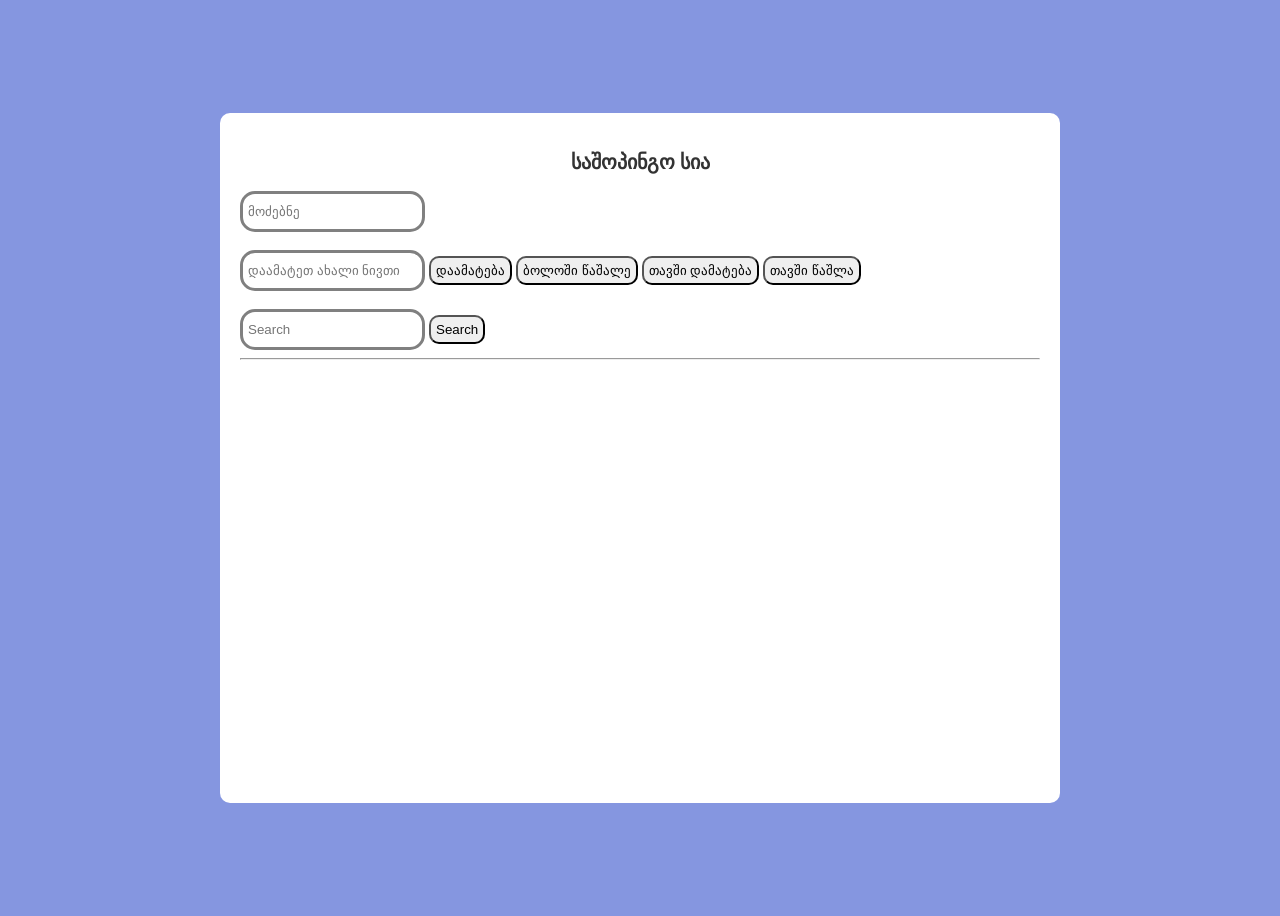
==== index.html @ 8c792cf7 "first commit" ====
<!DOCTYPE html>
<html lang="en">
<head>
    <meta charset="UTF-8">
    <meta name="viewport" content="width=device-width, initial-scale=1.0">
    <title>Document</title>
    <link rel="stylesheet" href="css/reset.css">
    <link rel="stylesheet" href="css/task1.css">
</head>

<body>
    <div id="box">
        <h2>საშოპინგო სია</h2>
        <div id="box2">        <div><input oninput="serchitem()" type="text" id="serch-input" placeholder="მოძებნე" ></div><br>

            <input type="text" name="" id="inp1" placeholder="დაამატეთ ახალი ნივთი">
            <button class="add-button" onclick="addNewItem()">დაამატება</button>
            <button class="add-button" onclick="deleteLastItem()">ბოლოში წაშალე</button>

            <button class="add-button" onclick="addNewItemAtStart()">თავში დამატება</button>
            <button class="add-button" onclick="deleteFirstItem()"> თავში წაშლა</button>


            <br><br>

            <input type="text" id="search-input" placeholder="Search">
            <button onclick="searchItem()">Search</button>

            <hr>

            <div id="item-list"></div>

        </div>
        <div>
            
            <ul id="item-list">
                <div>
                
                </div>
            </ul>
        </div>
    </div>
</body>
<script src="script/task1.js"></script>
</html>
---- css/task1.css ----
body{
    display: flex;
    justify-content: center;
    align-items: center;
    background: #8596e0;
    height: 100vh;

}

#box{
    background-color: white;
    padding: 20px;
    margin: 20px;
    border-radius: 10px;
    height: 650px;
    width: 800px;
}

h2{
    text-align: center;
    padding: 10px;
    font-size: 25px;
}

input{
    border: 3px solid gray;
    border-radius: 15px;
    gap: 5px;
    height: 25px;
    padding: 5PX;
}
button{
    border-radius: 10px;

    padding: 5px;

}
li{

    border: 3px solid gray;
    border-radius: 15px;
    height: 20px;
    padding: 5px;

}
ul{
    padding: 5px;
    display: flex;
    flex-direction: column;
    gap: 5px;
    border-radius: 15px;
}

.tag3{
    margin: 0;
    background-color: rgba(238, 45, 45, 0.319);
    padding: 4px 12px;
    border-radius: 20px;
    width: fit-content;
    color:red;
    font-size: 13px;
}
h2 {
    margin: 7px;
    font-size: 20px;
    color: #333;
}
h3 {
    margin: 7px;
    font-size: 20px;
    color: #2ecc71;
}

.box1{
    
    border-radius: 10px;
    display: flex;
    align-items: left;
    justify-content: left;
    border: rgba(177, 177, 177, 0.296) solid 2px;
    width: 220px;
    height: 230px;
    padding: 20px;
    background-color: white;
    flex-direction: column;
    justify-content: space-between;
    margin: 10px;
    
    
}
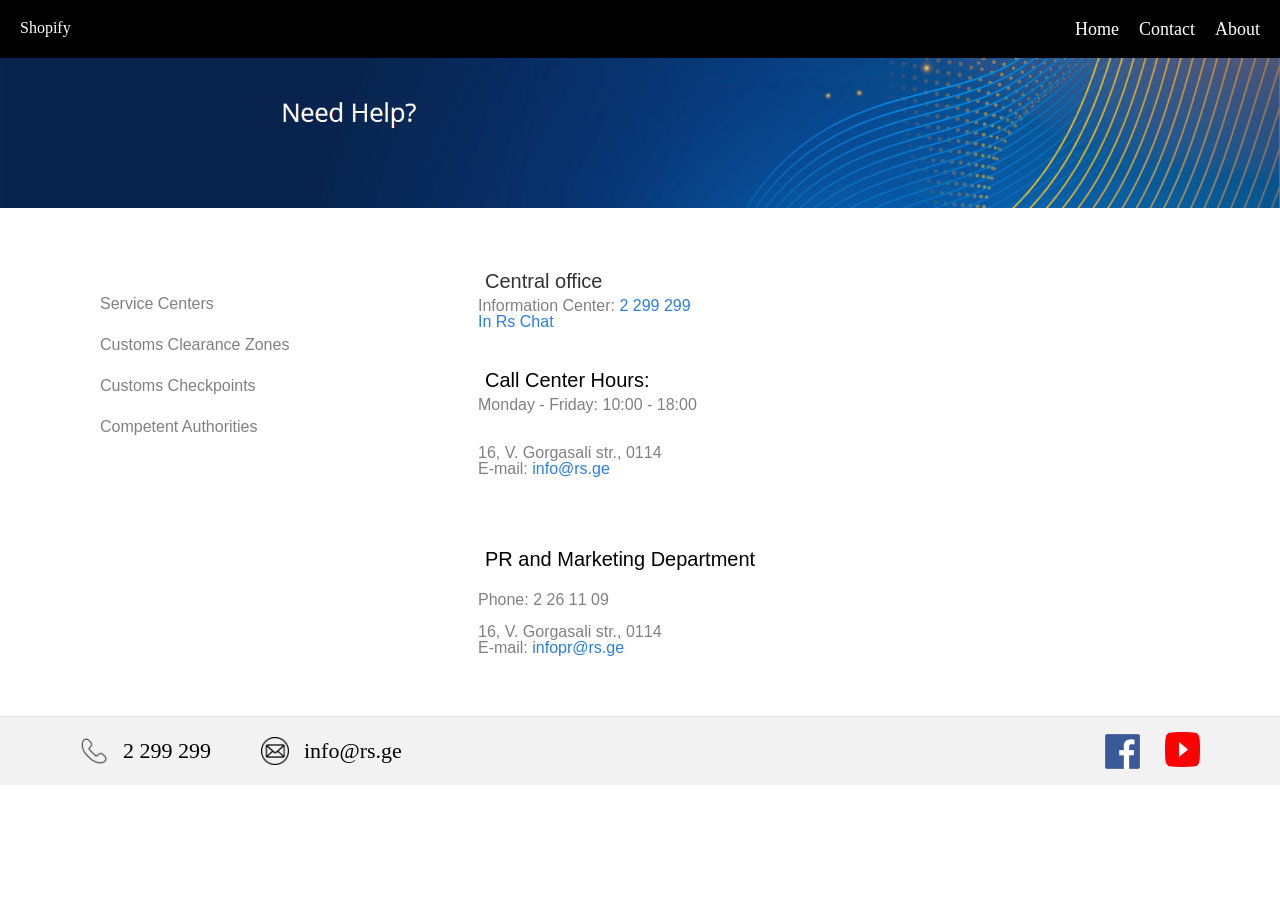
==== commit f2004229: "Add files via upload" ====
--- a/index.html
+++ b/index.html
@@ -1,45 +1,93 @@
 <!DOCTYPE html>
 <html lang="en">
-<head>
-    <meta charset="UTF-8">
-    <meta name="viewport" content="width=device-width, initial-scale=1.0">
+  <head>
+    <meta charset="UTF-8" />
+    <meta name="viewport" content="width=device-width, initial-scale=1.0" />
     <title>Document</title>
-    <link rel="stylesheet" href="css/reset.css">
-    <link rel="stylesheet" href="css/task1.css">
-</head>
-
-<body>
-    <div id="box">
-        <h2>საშოპინგო სია</h2>
-        <div id="box2">        <div><input oninput="serchitem()" type="text" id="serch-input" placeholder="მოძებნე" ></div><br>
-
-            <input type="text" name="" id="inp1" placeholder="დაამატეთ ახალი ნივთი">
-            <button class="add-button" onclick="addNewItem()">დაამატება</button>
-            <button class="add-button" onclick="deleteLastItem()">ბოლოში წაშალე</button>
-
-            <button class="add-button" onclick="addNewItemAtStart()">თავში დამატება</button>
-            <button class="add-button" onclick="deleteFirstItem()"> თავში წაშლა</button>
+    <link rel="stylesheet" href="css/reset.css" />
+    <link rel="stylesheet" href="css/styles.css" />
+  </head>
+  <body class="body1">
+    <header>
+      <h1>Shopify</h1>
+      <div class="burger" id="burger">
+        <span></span>
+        <span></span>
+        <span></span>
+      </div>
+      <nav id="navigation">
+        <li><a href="contact.html">Home</a></li>
+          <li><a href="index.html">Contact</a></li>
+          <li><a href="about.html">About</a></li>
+      </nav>
+    </header>
+    <main class="main-contact">
+      <div>
+      <img src="image.png"class="img5">
+    </div>
+    <div class="container1">
 
 
-            <br><br>
+      <div class="left-menu">
+        <p>Service Centers</p>
+        <p>Customs Clearance Zones</p>
+        <p>Customs Checkpoints</p>
+        <p>Competent Authorities</p>
+      </div>
+  
 
-            <input type="text" id="search-input" placeholder="Search">
-            <button onclick="searchItem()">Search</button>
+      <div class="right-content">
+        <h2><b>Central office </b></h2>
+  
+        <p>Information Center:
+          <a href="#">2 299 299</a><br>
+        </p>
+  
+        <p><a href="#">In Rs Chat</a></p>
+  
+        <div class="section">
+          <h3 class="header3">Call Center Hours:</h3>
+          <p><b>Monday - Friday:</b> 10:00 - 18:00</p><br><br>
+          <p>16, V. Gorgasali str., 0114</p>
+          <p>E-mail: <a href="#">info@rs.ge</a></p> <br><br>
+        </div>
+  
+        <div class="section">
+          <h3 class="header3">PR and Marketing Department</h3> <br>
+          <p>Phone: 2 26 11 09</p> <br>
+          <p>16, V. Gorgasali str., 0114</p>
+          <p>E-mail: <a href="#">infopr@rs.ge</a></p>
+        </div>
+  
+      </div>
+  
+    </div>
+    </main>
+    <div>
+      <div class="top-bar">
 
-            <hr>
-
-            <div id="item-list"></div>
-
+        <div class="contact-info">
+          
+          <div class="contact-item">
+            <img src="image copy 4.png" alt="Phone">
+            <span>2 299 299</span>
+          </div>
+    
+          <div class="contact-item">
+            <img src="image copy.png" alt="Email">
+            <span>info@rs.ge</span>
+          </div>
+    
         </div>
-        <div>
-            
-            <ul id="item-list">
-                <div>
-                
-                </div>
-            </ul>
+    
+        <div class="social-icons">
+          <img src="image copy 2.png" alt="Facebook">
+          
+          <a href="https://www.tiktok.com/@dalmat14/video/7587516224670633272?q=%40dalmat14&t=1772553972878"><img src="image copy 3.png" alt="YouTube" ></a>
         </div>
+    
+      </div>
     </div>
-</body>
-<script src="script/task1.js"></script>
-</html>+    <script src="scripts/script.js"></script>
+  </body>
+</html>
--- a/css/styles.css
+++ b/css/styles.css
@@ -0,0 +1,356 @@
+*{
+  font-family: "Roboto", sans-serif;
+  font-weight: 300;
+}
+body{
+  background-color: rgb(94, 94, 255);
+  margin: 0;
+  padding: 0;
+
+}
+#p1{
+  font-size: 20px;
+}
+
+
+
+header {
+  display: flex;
+  justify-content: space-between;
+  padding: 20px;
+  background-color: rgb(0, 0, 0);
+}
+
+nav {
+  display: flex;
+  gap: 20px;
+}
+
+h1{
+  color: white;
+}
+a{
+  color: white;
+  text-decoration: none;
+}
+
+nav li {
+  font-size: 18px;
+  list-style-type: none;
+  color: white;
+}
+
+.burger {
+  display: none;
+  flex-direction: column;
+  gap: 5px;
+}
+
+.burger span {
+  width: 25px;
+  height: 3px;
+  background-color: rgb(255, 255, 255);
+  border-radius: 25px;
+  transition: 0.3s;
+}
+
+@media (max-width: 768px) {
+  .burger {
+    display: flex;
+  }
+  nav {
+    position: fixed;
+    background-color: rgb(79, 79, 79);
+    left: 0;
+    top: 59px;
+    width: 100vw;
+    height: calc(100vh - 59px);
+    display: flex;
+    align-items: center;
+    justify-content: center;
+    flex-direction: column;
+    transition: 0.3s;
+    transform: translateX(100%);
+  }
+  nav.open {
+    transform: translateX(0);
+  }
+
+  main{
+    display: flex;
+    align-items: center;
+    text-align: center;
+  }
+  .box1{
+    display: flex;
+    justify-content: center;
+    align-items: center;
+    
+  }
+  .box2{
+    display: flex;
+    gap: 15px;
+  }
+  #img2{
+    width: 50%;
+    border-radius: 10px;
+  }
+
+
+
+}
+
+.burger.open span:nth-child(1) {
+  transform: rotate(-45deg) translate(-5px, 6px);
+}
+.burger.open span:nth-child(2) {
+  opacity: 0;
+}
+.burger.open span:nth-child(3) {
+  transform: rotate(45deg) translate(-5px, -6px);
+}
+
+
+.hero {
+  min-height: 400px;
+  display: flex;
+  align-items: center;
+  justify-content: center;
+  padding: 50px;
+}
+
+.container {
+  display: flex;
+  align-items: left;
+  justify-content: space-between;
+  max-width: 1200px;
+  width: 100%;
+}
+
+.left h1 {
+  font-family: "Inter", sans-serif;
+  font-size: 64px;
+  font-weight: 600;
+  color: #ffffff;
+  line-height: 1.1;
+}
+
+#img1{
+  width: 600px;
+  border-radius: 15px;
+  margin: 20px;
+  font-size: 60px;
+  color: white;
+}
+
+main{
+  display: grid;
+  
+}
+.container {
+  display: grid;
+  grid-template-columns: repeat(6, 1fr);
+}
+
+.box{
+
+  margin-top:100px;
+  margin-left:30px ;
+  border-radius: 10px;
+  display: flex;
+  align-items: left;
+  justify-content: left;
+  border: rgba(177, 177, 177, 0.296) solid 2px;
+  width: 220px;
+  height: 260px;
+  padding: 5px;
+  background-color: white;
+  flex-direction: column;
+  justify-content: space-between;
+
+}
+
+.tag {
+  margin: 0;
+  background-color: #d8f3dc;
+  padding: 4px 12px;
+  border-radius: 20px;
+  width: fit-content;
+  color: green;
+  font-size: 13px;
+  
+}
+h2 {
+  margin: 7px;
+  font-size: 20px;
+  color: #333;
+}
+h3 {
+  margin: 7px;
+  font-size: 20px;
+  color: green;
+}
+
+.tag1{
+  margin: 0;
+  background-color: #d8f3dc;
+  padding: 4px 12px;
+  border-radius: 20px;
+  width: fit-content;
+  color:green;
+  font-size: 13px;
+}
+
+.tag2{
+  margin: 0;
+  background-color: #d8f3dc;
+  padding: 4px 12px;
+  border-radius: 20px;
+  width: fit-content;
+  color:green;
+  font-size: 13px;
+}
+.tag3{
+  margin: 0;
+  background-color: #d8f3dc;
+  padding: 4px 12px;
+  border-radius: 20px;
+  width: fit-content;
+  color:green;
+  font-size: 13px;
+}
+
+.img3 {
+  display: block;
+  margin: 0 auto;
+  width: 120px;
+
+
+}
+
+
+.img4{
+  display: block;
+  margin: 0 auto;
+  width: 90px;
+} 
+.img5{
+  width:100%;
+  height:150px ;
+  object-fit: cover;
+}
+
+
+@media (max-width: 768px) {
+  .container {
+    display: grid;
+    grid-template-columns: repeat(3, 1fr);
+  }
+      
+}
+
+.button1{
+  background-color: greenyellow;
+  border: #2ecc71;
+  border-radius: 20px;
+  width: 90px;
+  display: block;
+  margin: 0 auto;
+  height: 20px;
+
+}
+ main h1{
+  font-family: "Inter", sans-serif;
+  font-size: 40px;
+  font-weight: 600;
+  color: #ffffff;
+  line-height: 1.1;
+  display: flex;
+  align-items: center;
+  justify-content: center;
+ }
+ .container1 {
+  display: flex;
+  padding: 60px 100px;
+
+}
+.container1 p{
+  color: gray;
+}
+
+
+.left-menu {
+  width: 35%;
+  color: #333;
+}
+
+.left-menu p {
+  margin: 25px 0;
+  cursor: pointer;
+}
+
+.right-content {
+  width: 65%;
+}
+
+.right-content h2 {
+  margin-top: 0;
+}
+
+.right-content a {
+  color: #2a7de1;
+  text-decoration: none;
+}
+
+.right-content a:hover {
+  text-decoration: underline;
+}
+
+.section {
+  margin-top: 40px;
+}
+.body1{
+  background-color: white;
+}
+.header3{
+  color: black;
+}
+.top-bar {
+  background-color: #f2f2f2;
+  padding: 15px 80px;
+  display: flex;
+  justify-content: space-between;
+  align-items: center;
+  border-top: 1px solid #ddd;
+}
+
+.contact-info {
+  display: flex;
+  align-items: center;
+  gap: 50px;
+  font-size: 22px;
+  color: #000;
+}
+
+.contact-item {
+  display: flex;
+  align-items: center;
+  gap: 15px;
+}
+
+.contact-item img {
+  width: 28px;
+  height: 28px;
+}
+
+.social-icons {
+  display: flex;
+  align-items: center;
+  gap: 25px;
+}
+
+.social-icons img {
+  width: 35px;
+  height: 35px;
+  cursor: pointer;
+}
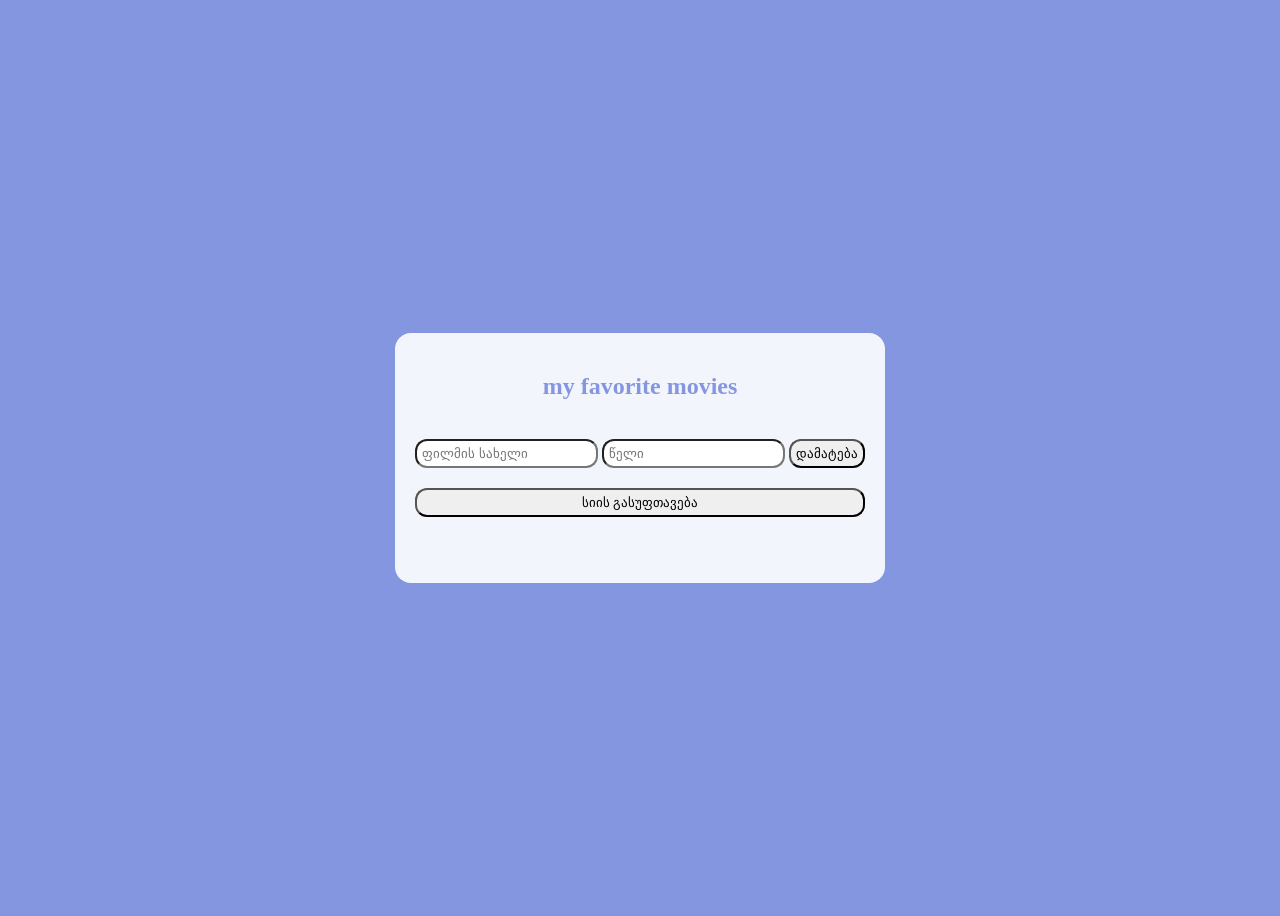
==== commit 6dc1542f: "Add files via upload" ====
--- a/index.html
+++ b/index.html
@@ -1,93 +1,24 @@
-<!DOCTYPE html>
-<html lang="en">
-  <head>
-    <meta charset="UTF-8" />
-    <meta name="viewport" content="width=device-width, initial-scale=1.0" />
-    <title>Document</title>
-    <link rel="stylesheet" href="css/reset.css" />
-    <link rel="stylesheet" href="css/styles.css" />
-  </head>
-  <body class="body1">
-    <header>
-      <h1>Shopify</h1>
-      <div class="burger" id="burger">
-        <span></span>
-        <span></span>
-        <span></span>
-      </div>
-      <nav id="navigation">
-        <li><a href="contact.html">Home</a></li>
-          <li><a href="index.html">Contact</a></li>
-          <li><a href="about.html">About</a></li>
-      </nav>
-    </header>
-    <main class="main-contact">
-      <div>
-      <img src="image.png"class="img5">
-    </div>
-    <div class="container1">
-
-
-      <div class="left-menu">
-        <p>Service Centers</p>
-        <p>Customs Clearance Zones</p>
-        <p>Customs Checkpoints</p>
-        <p>Competent Authorities</p>
-      </div>
-  
-
-      <div class="right-content">
-        <h2><b>Central office </b></h2>
-  
-        <p>Information Center:
-          <a href="#">2 299 299</a><br>
-        </p>
-  
-        <p><a href="#">In Rs Chat</a></p>
-  
-        <div class="section">
-          <h3 class="header3">Call Center Hours:</h3>
-          <p><b>Monday - Friday:</b> 10:00 - 18:00</p><br><br>
-          <p>16, V. Gorgasali str., 0114</p>
-          <p>E-mail: <a href="#">info@rs.ge</a></p> <br><br>
-        </div>
-  
-        <div class="section">
-          <h3 class="header3">PR and Marketing Department</h3> <br>
-          <p>Phone: 2 26 11 09</p> <br>
-          <p>16, V. Gorgasali str., 0114</p>
-          <p>E-mail: <a href="#">infopr@rs.ge</a></p>
-        </div>
-  
-      </div>
-  
-    </div>
-    </main>
-    <div>
-      <div class="top-bar">
-
-        <div class="contact-info">
-          
-          <div class="contact-item">
-            <img src="image copy 4.png" alt="Phone">
-            <span>2 299 299</span>
-          </div>
-    
-          <div class="contact-item">
-            <img src="image copy.png" alt="Email">
-            <span>info@rs.ge</span>
-          </div>
-    
-        </div>
-    
-        <div class="social-icons">
-          <img src="image copy 2.png" alt="Facebook">
-          
-          <a href="https://www.tiktok.com/@dalmat14/video/7587516224670633272?q=%40dalmat14&t=1772553972878"><img src="image copy 3.png" alt="YouTube" ></a>
-        </div>
-    
-      </div>
-    </div>
-    <script src="scripts/script.js"></script>
-  </body>
-</html>
+<!DOCTYPE html>
+<html lang="ka">
+<head>
+    <meta charset="UTF-8">
+    <title>Movie Tracker</title>
+    <link rel="stylesheet" href="style.css">
+</head>
+<body>
+    <div class="container">
+    <h2 >my favorite movies</h2>
+    <form id="movie-form">
+        <input type="text" id="title" placeholder="ფილმის სახელი" required>
+        <input type="number" id="year" placeholder="წელი" required>
+        <button >დამატება</button>
+    </form>
+
+    <button id="clear-all">სიის გასუფთავება</button>
+
+    <ul id="movie-list"></ul>
+    
+    <script src="script.js"></script>
+    </div>
+</body>
+</html>
--- a/style.css
+++ b/style.css
@@ -0,0 +1,74 @@
+body {
+    background: #8596e0;
+    height: 100vh;
+    display: flex;
+    justify-content: center;
+    align-items: center;
+  }
+  
+  .container {
+    background-color: rgba(255, 255, 255, 0.9);
+    padding: 20px;
+    border-radius: 16px;
+    display: flex;
+    flex-direction: column;
+    gap: 20px;
+  }
+  
+  .container h2 {
+    color:#8596e0 ;
+    text-align: center;
+    font-size: 24px;
+    font-weight: bold;
+  }
+  
+  input,
+  button {
+    padding: 5px;
+    border-radius: 12px;
+  }
+  
+  ul {
+    margin-top: 10px;
+    display: flex;
+    flex-direction: column;
+    gap: 5px;
+  }
+  
+  ul li {
+    background-color: white;
+    border: 1px solid black;
+    padding: 5px;
+    height: 20px;
+    border-radius: 12px;
+  }
+  
+  .item-container {
+    display: flex;
+    justify-content: space-between;
+    align-items: center;
+    padding: 8px;
+    margin-bottom: 4px;
+    border: 1px solid #ddd;
+    border-radius: 4px;
+    background-color: white;
+  }
+  
+  .delete-btn {
+    background-color: #ff4757;
+    color: white;
+    border: none;
+    padding: 4px 8px;
+    border-radius: 4px;
+    cursor: pointer;
+    font-size: 12px;
+  }
+  
+  .delete-btn:hover {
+    background-color: #ff3838;
+  }
+  
+  .item-text {
+    flex-grow: 1;
+  }
+  
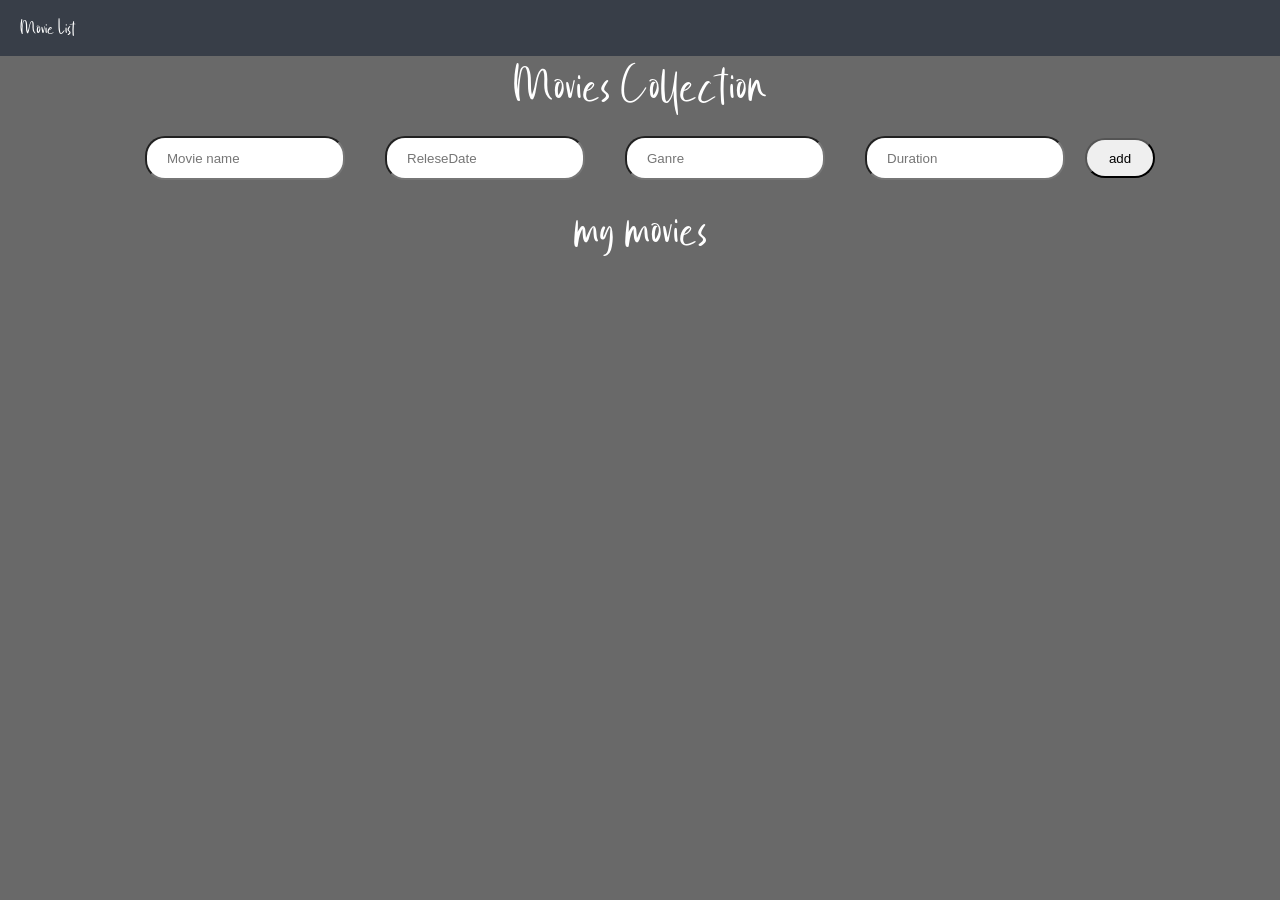
==== commit e2564fed: "Add files via upload" ====
--- a/index.html
+++ b/index.html
@@ -1,24 +1,38 @@
 <!DOCTYPE html>
-<html lang="ka">
+<html lang="en">
 <head>
     <meta charset="UTF-8">
-    <title>Movie Tracker</title>
+    <meta name="viewport" content="width=device-width, initial-scale=1.0">
+    <title>Document</title>
+    <link rel="stylesheet" href="reset.css">
     <link rel="stylesheet" href="style.css">
 </head>
 <body>
-    <div class="container">
-    <h2 >my favorite movies</h2>
-    <form id="movie-form">
-        <input type="text" id="title" placeholder="ფილმის სახელი" required>
-        <input type="number" id="year" placeholder="წელი" required>
-        <button >დამატება</button>
+    <header>
+        <h1 class="title1">Movie List</h1>
+          <div class="burger" id="burger">
+            <span></span>
+            <span></span>
+            <span></span>
+          </div>
+          
+        </header>
+        <div class="title-div">
+            <h1 class="title2">Movies Collection</h1>
+            </div>
+    <form id="add-form">
+        <input class="inps" type="text" name="name" id="name" placeholder="Movie name">
+        <input class="inps" type="number" name="releaseDate" id="releaseDate" placeholder="ReleseDate">
+        <input type="text" class="inps" name="ganre" id="ganre" placeholder="Ganre">
+        <input type="text" class="inps" name="Duration" id="Duration" placeholder="Duration">
+        <input type="submit" value="add" id="add">
     </form>
+    <div class="title-div">
+    <h1 class="title2">my movies</h1>
+    </div>
+    <ul id="game-list">
 
-    <button id="clear-all">სიის გასუფთავება</button>
-
-    <ul id="movie-list"></ul>
-    
-    <script src="script.js"></script>
-    </div>
+    </ul>
 </body>
+<script src="script.js"></script>
 </html>
--- a/style.css
+++ b/style.css
@@ -1,74 +1,125 @@
-body {
-    background: #8596e0;
-    height: 100vh;
+*{
+    margin: 0;
+    padding: 0;
+    box-sizing: border-box;
+}
+.game-list{
+    display: grid;
+    grid-template-columns: 1fr 1fr;
+    gap: 20px;
+    margin-top: 20px;
+}
+li{
+    list-style: none;
+
+}
+
+.game-item{
+    margin: 15px;
+    background-color:darkslategrey;
+    color: white;
+    padding: 20px;
+    border-radius: 20px;
+    width: 450px;
+    height: 150px;
+}
+body{
+    background-color:dimgray;
+    margin: 0;
+    padding: 0;
+  
+  }
+ 
+  #p1{
+    font-size: 20px;
+  }
+  @font-face {
+    font-family: myfont;
+    src: url(Summer-Vibes-OTF.otf);
+  } 
+
+
+  @font-face {
+    font-family: left-font;
+    src: url(Bungee-Regular.ttf);
+  } 
+  #navigation{
+    font-family:myfont ;
+  }
+
+  
+  header {
+    display: flex;
+    justify-content: space-between;
+    padding: 20px;
+    background-color: #383E48;
+  }
+
+
+  
+  nav {
+    display: flex;
+    gap: 20px;
+  }
+  
+  .title1{
+    font-family: myfont;
+    color: white;
+  }
+  a{
+    color: white;
+    text-decoration: none;
+  }
+
+  .inps{
+    height: 30px;
+    width: 200px;
+    border-radius: 20px;
+    margin: 20px;
+    padding: 20px;
+  }
+  
+  #add-form{
     display: flex;
     justify-content: center;
     align-items: center;
   }
-  
-  .container {
-    background-color: rgba(255, 255, 255, 0.9);
-    padding: 20px;
-    border-radius: 16px;
+
+  #add{
+    height: 40px;
+    width: 70px;
+    border-radius: 20px;
+  }
+
+  .ps{
+    margin: 5px;
+  }
+
+
+  .edit-item{
+    border-radius: 20px;
+    width: 40px;
+    border: solid white 1px;
+  }
+  .delete-item{
+    border-radius: 20px;
+    width: 40px;
+    border: solid white 1px;
+  }
+
+  .title2{
+    font-family: myfont;
+    color: white;
+    font-size: 40px;
+    margin: 10px;
+  }
+  .title-div{
     display: flex;
-    flex-direction: column;
-    gap: 20px;
+    justify-content: center;
+    align-items: center;
   }
-  
-  .container h2 {
-    color:#8596e0 ;
-    text-align: center;
-    font-size: 24px;
-    font-weight: bold;
-  }
-  
-  input,
-  button {
-    padding: 5px;
-    border-radius: 12px;
-  }
-  
-  ul {
-    margin-top: 10px;
-    display: flex;
-    flex-direction: column;
-    gap: 5px;
-  }
-  
-  ul li {
-    background-color: white;
-    border: 1px solid black;
-    padding: 5px;
-    height: 20px;
-    border-radius: 12px;
-  }
-  
-  .item-container {
-    display: flex;
-    justify-content: space-between;
-    align-items: center;
-    padding: 8px;
-    margin-bottom: 4px;
-    border: 1px solid #ddd;
-    border-radius: 4px;
-    background-color: white;
-  }
-  
-  .delete-btn {
-    background-color: #ff4757;
-    color: white;
-    border: none;
-    padding: 4px 8px;
-    border-radius: 4px;
-    cursor: pointer;
-    font-size: 12px;
-  }
-  
-  .delete-btn:hover {
-    background-color: #ff3838;
-  }
-  
-  .item-text {
-    flex-grow: 1;
-  }
-  +
+#game-list{
+    display:grid;
+    grid-template-columns: 1fr 1fr 1fr ;
+}
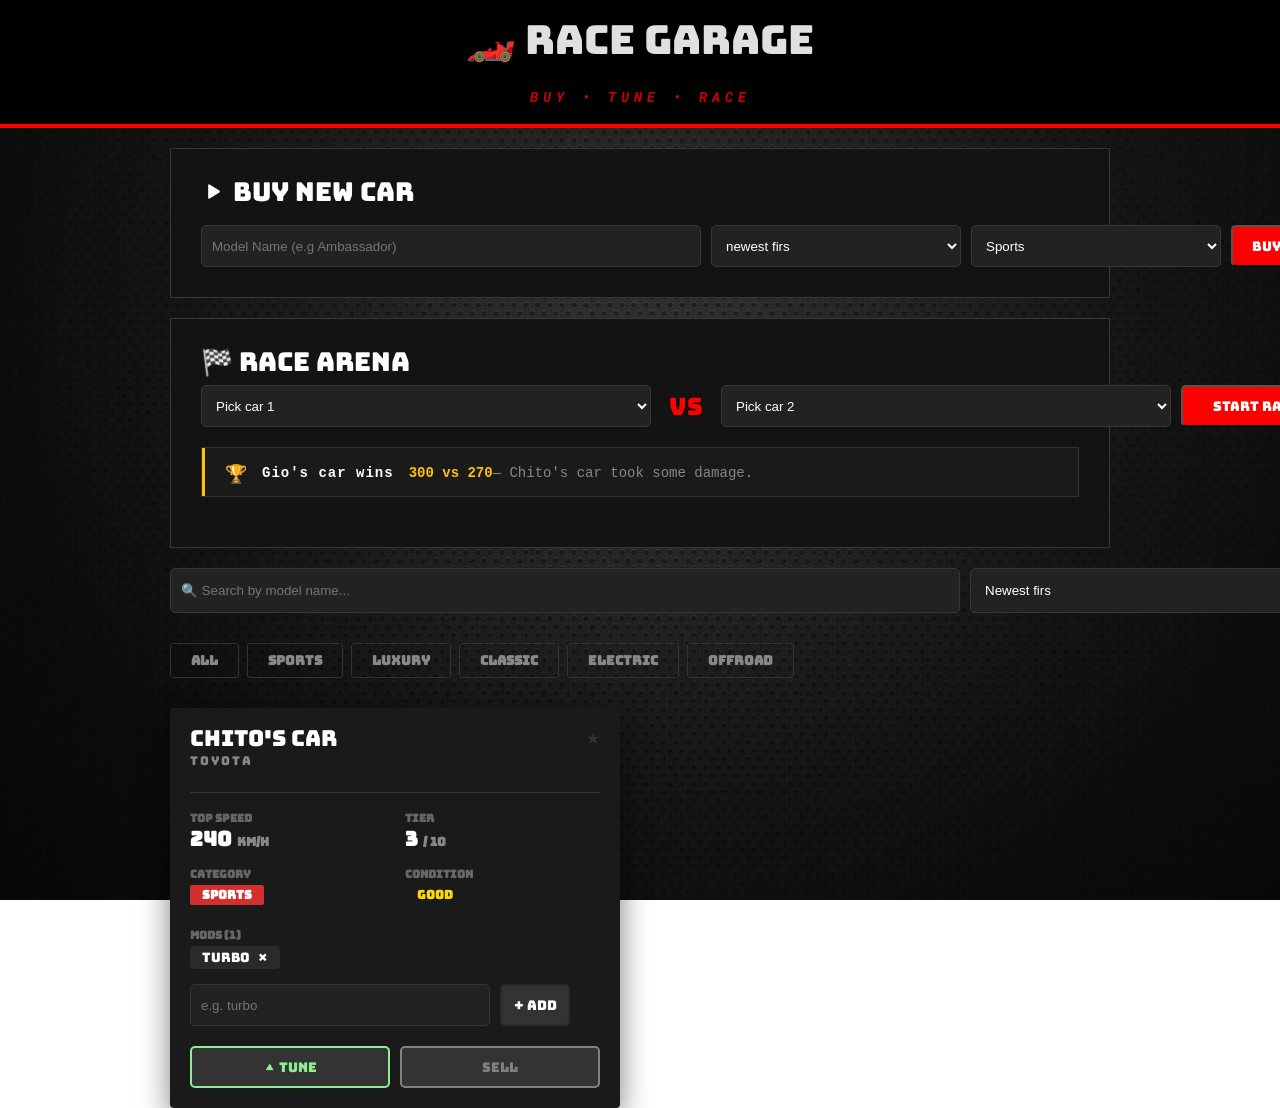
==== commit 24562b3e: "Add files via upload" ====
--- a/index.html
+++ b/index.html
@@ -1,38 +1,134 @@
 <!DOCTYPE html>
 <html lang="en">
-<head>
-    <meta charset="UTF-8">
-    <meta name="viewport" content="width=device-width, initial-scale=1.0">
-    <title>Document</title>
-    <link rel="stylesheet" href="reset.css">
-    <link rel="stylesheet" href="style.css">
-</head>
-<body>
+  <head>
+    <meta charset="UTF-8" />
+    <meta name="viewport" content="width=device-width, initial-scale=1.0" />
+    <title>Race Garage</title>
+    <link rel="stylesheet" href="css/reset.css" />
+    <link rel="stylesheet" href="css/styles.css" />
+  </head>
+  <body>
     <header>
-        <h1 class="title1">Movie List</h1>
-          <div class="burger" id="burger">
-            <span></span>
-            <span></span>
-            <span></span>
+      <h1>🏎️ Race Garage</h1>
+      <div class="sub-menu">
+        <span>BUY</span> • <span>TUNE</span> • <span>RACE</span>
+      </div>
+    </header>
+    <main> 
+
+      <section class="buy-new-car default-section">
+        <h2>▶ Buy New Car</h2>      
+        <div class="new-car-form">
+          <input
+            type="text"
+            name="model"
+            id="model"
+            placeholder="Model Name (e.g Ambassador)"
+          />
+          <select name="brand" id="brand">
+            <option value="newest firs">newest firs</option>
+            <option value="Porsche">Porsche</option>
+            <option value="Lamborghini">Lamborghini</option>
+            <option value="Tesla">Tesla</option>
+            <option value="BMW">BMW</option>
+            <option value="Mercedes">Mercedes</option>
+          </select>
+          <select name="type" id="type">
+            <option value="Sports">Sports</option>
+            <option value="Luxury">Luxury</option>
+            <option value="Classic">Classic</option>
+            <option value="Electric">Electric</option>
+            <option value="Offroad">Offroad</option>
+          </select>
+          <button>Buy</button>
+        </div>
+      </section>
+      <section class="race-arena default-section">
+        <h2>🏁 Race Arena</h2>
+        <div class="arena-form">
+          <select name="car-1" id="car-1">
+            <option value="">Pick car 1</option>
+          </select>
+          <p class="versus">VS</p>
+          <select name="car-2" id="car-2">
+            <option value="">Pick car 2</option>
+          </select>
+          <button>Start Race</button>
+        </div>
+        <div class="results-container">
+          <div class="yellow-side-bar"></div>
+          <div class="results-content">
+              <span class="trophy">🏆</span>
+              <span class="winner-name">Gio's car wins</span>
+              <span class="score">300 vs 270</span>
+              <span class="damage-report">— Chito's car took some damage.</span>
           </div>
-          
-        </header>
-        <div class="title-div">
-            <h1 class="title2">Movies Collection</h1>
-            </div>
-    <form id="add-form">
-        <input class="inps" type="text" name="name" id="name" placeholder="Movie name">
-        <input class="inps" type="number" name="releaseDate" id="releaseDate" placeholder="ReleseDate">
-        <input type="text" class="inps" name="ganre" id="ganre" placeholder="Ganre">
-        <input type="text" class="inps" name="Duration" id="Duration" placeholder="Duration">
-        <input type="submit" value="add" id="add">
-    </form>
-    <div class="title-div">
-    <h1 class="title2">my movies</h1>
+      </div>
+      </section>
+      <section class="search ">
+      <div class="search1">
+        <input
+          type="text"
+          name="search"
+          id="search"
+          placeholder="🔍 Search by model name..."
+        />
+        <select name="list" id="list">
+          <option value="Newest-first">Newest firs</option>
+        </select>
+      </section>
+      <div class="category-container">
+        <button class="tab">ALL</button>
+        <button class="tab">SPORTS</button>
+        <button class="tab">LUXURY</button>
+        <button class="tab">CLASSIC</button>
+        <button class="tab">ELECTRIC</button>
+        <button class="tab">OFFROAD</button>
     </div>
-    <ul id="game-list">
 
-    </ul>
-</body>
-<script src="script.js"></script>
-</html>+    </main>
+
+    <footer>
+      <div class="car-card">
+        <div class="header">
+          <h2>CHITO'S CAR</h2>
+          <span class="star">★</span>
+        </div>
+        <p class="brand">TOYOTA</p>
+      
+        <div class="stats-grid">
+          <div class="stat-item">
+            <label>TOP SPEED</label>
+            <p class="val">240 <span>km/h</span></p>
+          </div>
+          <div class="stat-item">
+            <label>TIER</label>
+            <p class="val">3 <span>/ 10</span></p>
+          </div>
+          <div class="stat-item">
+            <label>CATEGORY</label>
+            <div class="badge red">SPORTS</div>
+          </div>
+          <div class="stat-item">
+            <label>CONDITION</label>
+            <div class="badge green">GOOD</div>
+          </div>
+        </div>
+      
+        <div class="mods-section">
+          <label>MODS (1)</label>
+          <div class="mod-tag">turbo <span>×</span></div>
+          <div class="mod-input-group">
+            <input type="text" placeholder="e.g. turbo">
+            <button class="add-btn" id="add-btn">+ ADD</button>
+          </div>
+        </div>
+      
+        <div class="actions">
+          <button class="btn-tune">▲ TUNE</button>
+          <button class="btn-sell">SELL</button>
+        </div>
+      </div>
+    </footer>
+  </body>
+</html>
--- a/css/styles.css
+++ b/css/styles.css
@@ -0,0 +1,336 @@
+body{  
+  background-image: url(pexels-mazha-imam-181006010-11196384.jpg);
+  background-repeat:no-repeat; 
+  background-position: center;
+  background-attachment: fixed;
+  background-size: cover;
+}
+@font-face {
+  font-family: myfont;
+  src: url(Bungee-Regular.ttf);
+}
+
+@font-face {
+  font-family: myfont2;
+  src: url(RobotoMono-Italic-VariableFont_wght.ttf);
+}
+.black-white{
+  background-image: url(image2.png)
+}
+
+header {
+  background-color: black;
+  display: flex;
+  justify-content: center;
+  flex-direction: column;
+  align-items: center;
+  gap: 20px;
+  padding: 20px;
+  border-bottom: 4px solid red;
+}
+
+header h1 {
+  font-family: myfont;
+  color: #E0E0E0;
+  font-size: 40px;
+}
+
+.sub-menu {
+  
+  font-family: myfont2;
+  color: #cc0000; 
+  font-size: 0.9rem;
+  font-weight: bold;
+  letter-spacing: 5px;
+  margin-top: 10px;
+}
+main{
+  font-family: myfont;
+}
+
+
+.default-section {
+
+  background-color: #131313;
+  border: 1px solid rgb(55, 55, 55);
+  margin: 20px;
+  margin-left: 170px;
+  margin-right: 170px;
+  padding: 30px;
+  
+
+}
+
+.default-section h2 {
+  font-size: 26px;
+  color: white;
+}
+
+.new-car-form {
+  display: grid;
+  grid-template-columns:500px 250px 250px 70px;
+  gap: 10px;
+  margin-top: 20px;
+}
+
+input,select {
+  background-color: rgb(34, 34, 34);
+  color: white;
+  padding: 10px;
+  border: 1px solid rgb(55, 55, 55);
+  border-radius: 5px;
+
+}
+
+button {
+  font-family: myfont;
+  background-color: red;
+  color: white;
+  border-radius: 5px;
+  padding: 10px;
+}
+
+.arena-form {
+  display: grid;
+  grid-template-columns: 450px 50px 450px 150px;
+  gap: 10px;
+  margin-top: 10px;
+}
+
+.versus {
+
+  margin-top: 10px;
+  color: red;
+  text-align: center;
+  font-size: 24px;
+}
+.results-container {
+  display: flex;
+  height: 50px;
+  margin: 20px 0;
+  background-color: #1a1a1a;
+  border: 1px solid #333;
+}
+
+
+.yellow-side-bar {
+  width: 3px;
+  background-color: #FFC107;
+}
+
+.results-content {
+  margin-top: 18px;
+  display: flex;
+  padding-left: 20px;
+  font-family: 'Courier New', Courier, monospace;
+  font-size: 14px;
+}
+
+.trophy {
+  margin-right: 15px;
+  font-size: 18px;
+}
+
+.winner-name {
+  color: #ffffff;
+  font-weight: bold;
+  margin-right: 15px;
+  letter-spacing: 1px;
+}
+
+.score {
+  color: #FFC107; 
+  font-weight: bold;
+}
+
+.damage-report {
+  color: #888888; 
+}
+
+.search{
+  display: flex;
+  margin-left: 170px;
+  margin-right: 170px;
+
+}
+
+.search1 {
+  display: grid;
+  grid-template-columns:790px 385px ;
+  
+  gap: 10px;
+}
+#search{
+  height: 45px;
+  
+}
+.category-container {
+  display: flex;
+  gap: 8px;
+  margin: 20px;
+  padding: 10px 0;
+  margin-left: 170px;
+  margin-right: 170px;
+  
+}
+
+.tab {
+  background: transparent;
+  border: 1px solid #333; 
+  color: #888;
+  padding: 8px 20px;
+  font-size: 13px;
+  font-weight: 900;
+  text-transform: uppercase;
+  cursor: pointer;
+  border-radius: 3px;
+  transition: all 0.2s ease;
+
+}
+
+
+.tab:hover{
+  background-color: #e60000;
+  border-color: #ff3333;
+  color: white;
+  box-shadow: 0 0 10px rgba(230, 0, 0, 0.4);
+}
+footer{
+  margin-left: 170px;
+  margin-right: 170px;
+  font-family: myfont;
+}
+
+
+.car-card {
+  width: 450px;
+  height: 400px;
+  background: #1a1a1a;
+  border-radius: 4px;
+  padding: 20px;
+  box-shadow: 0 10px 30px rgba(0,0,0,0.5);
+}
+
+.header { 
+  display: flex; 
+  justify-content: space-between; 
+  align-items: center; 
+}
+.header h2 { 
+  color: white;
+  margin: 0;
+  font-size: 22px;
+
+ }
+.brand {
+   color: #888; 
+   font-size: 12px;
+    margin-top: 5px; 
+    letter-spacing: 2px; 
+}
+
+
+.stats-grid {
+  display: grid;
+  grid-template-columns: 1fr 1fr;
+  gap: 20px;
+  margin: 25px 0;
+  border-top: 1px solid #333;
+  padding-top: 20px;
+}
+
+label { 
+  color: #666; 
+  font-size: 11px; 
+  font-weight: bold;
+   display: block;
+    margin-bottom: 5px; 
+
+}
+.val { 
+  color: white;
+  font-size: 20px;
+  font-weight:
+  bold; margin: 0; 
+}
+.val span { 
+  font-size: 12px; 
+  color: #888; 
+}
+
+.badge { 
+  color: gold;
+  display: inline-block;
+  padding: 4px 12px; 
+  font-weight: bold;
+  font-size: 12px; 
+  border-radius: 2px; 
+}
+.red {
+   background: #d32f2f;
+   color: white;
+} 
+
+.star{
+  color: #333;
+}
+.mod-tag {
+  background:#2a2a2a; 
+  padding: 5px 12px;
+  border-radius: 4px; 
+  font-size: 13px;
+  display: inline-flex; 
+  align-items: center; 
+  gap: 8px;
+   margin-bottom: 15px;
+}
+
+.mods-section {
+  color: white;
+}
+.mod-input-group {
+gap: 10px;
+display: grid;
+grid-template-columns:300px 70px ;
+}
+#add-btn{
+  background-color:#333;
+  color: white;
+  border:#2a2a2a solid 2px;
+}
+
+.btn-tune{
+  background-color: #333;
+  border: lightgreen SOLID 2px;
+  color: lightgreen;
+}
+
+.btn-sell{
+  background-color: #333;
+  border: gray SOLID 2px;
+  color: gray;
+
+}
+.actions{
+  display: grid;
+  grid-template-columns: 200px 200px;
+  padding-top: 20px;
+  gap: 10px;
+
+}
+.btn-tune:hover{
+  background-color: lightgreen;
+  border: gray solid 3px;
+  color:#333  ;
+}
+.btn-sell:hover{
+  background-color: red;
+  border: white SOLID 2px;
+  color: white;
+
+}
+#add-btn:hover{
+  background-color:red;
+  color: white;
+  border:#2a2a2a solid 2px;
+}
